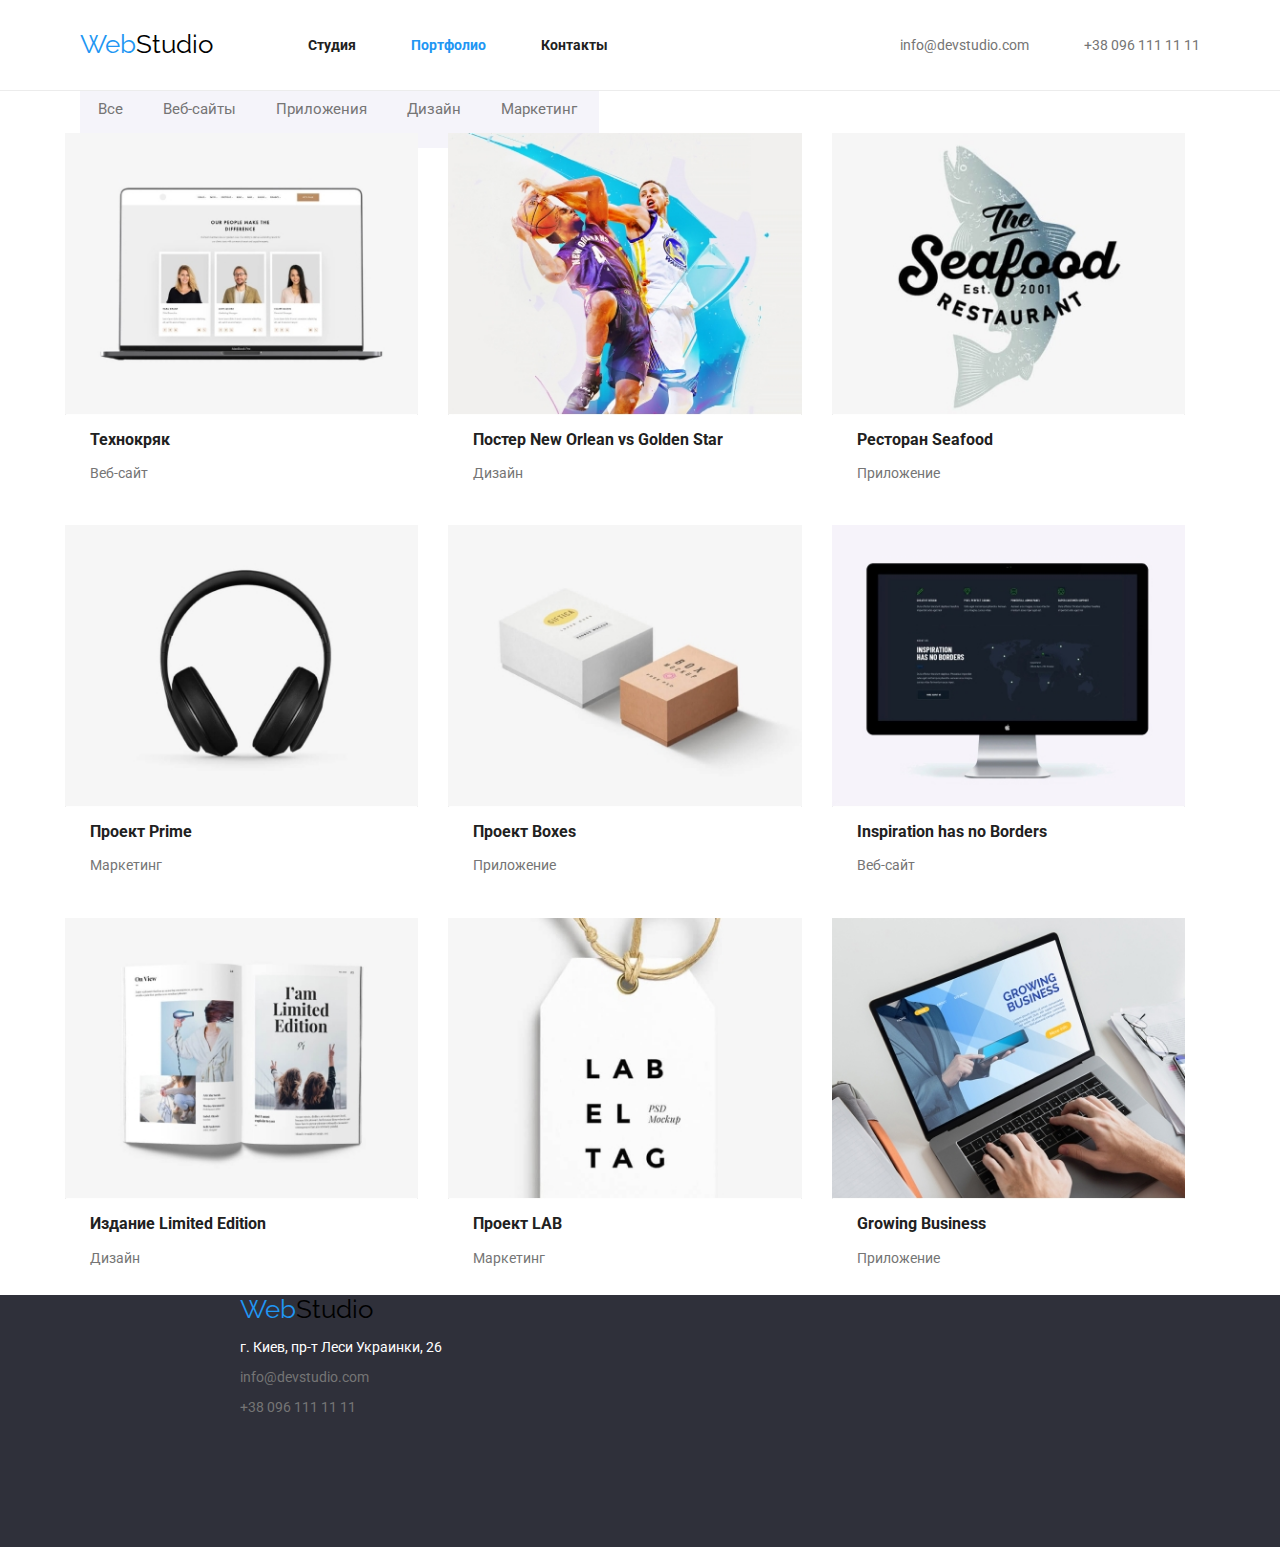
==== portfolio.html @ 6a2c28c1 "The menu is positioned" ====
<!DOCTYPE html>
<html lang="en">

<head>
    <meta charset="UTF-8">
    <meta name="viewport" content="width=device-width, initial-scale=1.0">
    <title>Web Studio</title>
    <link rel="stylesheet" href="./css/styles.css" />
    <link href="https://fonts.googleapis.com/css2?family=Raleway:wght@700&family=Roboto:wght@400;700&display=swap"
        rel="stylesheet">
    <link rel="stylesheet" href="./css/normalize.css">

</head>

<body>
    <header class="page-header">
        <div class="container flexbox">
            <nav class="navigation">
                <!--site logo-->
                <a class="link" href="./index.html"><span class="logo"><span
                            class="part-logo">Web</span>Studio</span></a>
                <!--site menu-->
                <ul class="list list-tab">
                    <li class="menu-item">
                        <a class="link" href="./index.html">
                            <span class="main-menu">Студия</span>
                        </a>
                    </li>
                    <li class="active menu-item">
                        <a class="link main-menu" href="./portfolio.html">
                            <span class="active">Портфолио</span>
                        </a>
                    </li>
                    <li class="menu-item">
                        <a class="link" href="./contact">
                            <span class="main-menu">Контакты</span>
                        </a>
                    </li>
                </ul>
            </nav>
            <!--contacts-->

            <ul class="list list-tab">
                <li class="menu-item"><a class="link contacts-item"
                        href="mailto:info@devstudio.com">info@devstudio.com</a></li>
                <li class="menu-item"><a class="link contacts-item" href="tel:+380961111111">+38 096 111 11 11</a></li>
            </ul>

        </div>
    </header>
    <main>
        <div class="content">
            <!--Sorter-->
            <section>
                <div class="container">
                    <ul class="list sorter">
                        <li class="sorter-item">Все</li>
                        <li class="sorter-item">Веб-сайты</li>
                        <li class="sorter-item">Приложения</li>
                        <li class="sorter-item">Дизайн</li>
                        <li class="sorter-item">Маркетинг</li>
                    </ul>
                </div>
            </section>

            <section>
                <div class="container">
                    <ul class="list sorter-list">
                        <li class="projects-item">
                            <div>
                                <div><img src="./img/portfolio-projects-img-01.jpg" alt="Технокряк" /></div>
                                <div class="caption">
                                    <h3>Технокряк</h3>
                                    <p>Веб-сайт</p>
                                </div>
                            </div>
                        </li>
                        <li class="projects-item">
                            <div>
                                <div><img src="./img/portfolio-projects-img-02.jpg"
                                        alt="Постер New Orlean vs Golden Star" />
                                </div>
                                <div class="caption">
                                    <h3>Постер New Orlean vs Golden Star</h3>
                                    <p>Дизайн</p>
                                </div>
                            </div>
                        </li>
                        <li class="projects-item">
                            <div>
                                <div><img src="./img/portfolio-projects-img-03.jpg" alt="Ресторан Seafood" /></div>
                                <div class="caption">
                                    <h3>Ресторан Seafood</h3>
                                    <p>Приложение</p>
                                </div>
                            </div>
                        </li>
                        <li class="projects-item">
                            <div>
                                <div><img src="./img/portfolio-projects-img-04.jpg" alt="Проект Prime" /></div>
                                <div class="caption">
                                    <h3>Проект Prime</h3>
                                    <p>Маркетинг</p>
                                </div>
                            </div>
                        </li>
                        <li class="projects-item">
                            <div>
                                <div><img src="./img/portfolio-projects-img-05.jpg" alt="Проект Boxes" /></div>
                                <div class="caption">
                                    <h3>Проект Boxes</h3>
                                    <p>Приложение</p>
                                </div>
                            </div>
                        </li>
                        <li class="projects-item">
                            <div>
                                <div><img src="./img/portfolio-projects-img-06.jpg" alt="Inspiration has no Borders" />
                                </div class="caption">
                                <div class="caption">
                                    <h3>Inspiration has no Borders</h3>
                                    <p>Веб-сайт</p>
                                </div>
                            </div>
                        </li>
                        <li class="projects-item">
                            <div>
                                <div><img src="./img/portfolio-projects-img-07.jpg" alt="Издание Limited Edition" />
                                </div>
                                <div class="caption">
                                    <h3>Издание Limited Edition</h3>
                                    <p>Дизайн</p>
                                </div>
                            </div>
                        </li>
                        <li class="projects-item">
                            <div>
                                <div><img src="./img/portfolio-projects-img-08.jpg" alt="Проект LAB" /></div>
                                <div class="caption">
                                    <h3>Проект LAB</h3>
                                    <p>Маркетинг</p>
                                </div>
                            </div>
                        </li>
                        <li class="projects-item">
                            <div>
                                <div><img src="./img/portfolio-projects-img-09.jpg" alt="Growing Business" /></div>
                                <div class="caption">
                                    <h3>Growing Business</h3>
                                    <p>Приложение</p>
                                </div>
                            </div>
                        </li>
                    </ul>
                </div>
            </section>
        </div>
    </main>
    <footer>
        <div class="container flexbox">
            <address>

                <a class="link" href="./index.html">
                    <span class="logo"><span class="part-logo">Web</span>Studio</span>
                </a>
                <p>
                    <span class="address-text">г. Киев, пр-т Леси Украинки, 26</span>
                </p>
                <p>
                    <a class="link" href="mailto:info@devstudio.com">
                        <span class="address-text-link">info@devstudio.com</span>
                    </a>
                </p>
                <p>
                    <a class="link" href="tel:+380961111111">
                        <span class="address-text-link">+38 096 111 11 11</span>
                    </a>
                </p>

            </address>
        </div>
    </footer>
</body>

</html>
---- css/styles.css ----
:root {
  --title-text-color: #212121;
  --main-text-color: #757575;
  --white-color: #fff;
  --assent-color: #2196f3;
  --logo-color: #000;
  --bg-color: #f5f4fa;
  --secondr-bg-color: #2f303a;
}

html {
  box-sizing: border-box;
}

*,
*::before,
*::after {
  box-sizing: inherit;
}

body {
  color: var(--main-text-color);
  background-color: var(--white-color);
  font-family: "Roboto", sans-serif;
  font-size: 14px;
  font-weight: 400;
}
img {
  display: block;
  max-width: 100%;
  height: auto;
}
.page-header {
  padding-top: 30px;
  padding-bottom: 30px;
  border-bottom: 1px solid #ececec;
}
.page-header .flexbox {
  justify-content: flex-end;
  align-items: center;
}
.container {
  width: 1170px;
  padding-left: 25px;
  padding-right: 25px;
  margin-right: auto;
  margin-left: auto;
}

.flexbox {
  display: flex;
}

/*footer*/
footer {
  display: block;
  text-decoration: none;
}
footer {
  width: 1600px;
  height: 252px;
  background-color: var(--secondr-bg-color);
}
.address-text {
  font-style: normal;
  color: var(--white-color);
}
.address-text-link {
  display: block;
  font-style: normal;
  color: var(--main-text-color);
}
.address-text {
  font-style: normal;
}

.list {
  list-style-type: none;
  margin: 0;
  padding: 0;
}
.list-tab {
  display: flex;
}

h1 {
  font-size: 44px;
  color: var(--white-color);
}
h2 {
  font-size: 36px;
  color: var(--title-text-color);
}
h3 {
  font-size: 16px;
  color: var(--title-text-color);
}
h4 {
  font-size: 14px;
  color: var(--title-text-color);
}

/*header*/
.logo {
  font-family: "Raleway", sans-serif;
  font-size: 26px;
  color: var(--logo-color);
  font-style: normal;
  margin-right: 95px;
}
.part-logo {
  font-family: "Raleway", sans-serif;
  font-size: 26px;
  color: var(--assent-color);
}
.main-menu:hover,
.main-menu:focus,
.contacts-item:hover,
.contacts-item:focus,
.link:hover,
.link:focus {
  color: var(--assent-color);
}
.main-menu {
  color: var(--title-text-color);
  font-weight: 700;
  font-size: 14px;
}
.menu-item:not(:last-child) {
  margin-right: 55px;
}
.link {
  display: block;
  text-decoration: none;
}

li a span {
  color: var(--title-text-color);
}
li.active a span {
  color: var(--assent-color);
}
/*.list-tab li a span {
  float: left;
  padding: 10px 18px;
  margin-right: 4px;
  word-wrap: normal;
  margin-bottom: 20px;
}*/
.contacts-item {
  color: var(--main-text-color);
  font-weight: 400;
  font-size: 14px;
}

.contacts-bloc:not(:last-child) {
  margin-left: 50px;
}
.navigation {
  display: flex;
  align-items: center;
  margin-right: auto;
}

/*main content*/

.sorter {
  display: inline-flex;
  background: var(--bg-color);
}
.sorter li {
  float: left;
  padding: 10px 18px;
  margin-right: 4px;
  word-wrap: normal;
  font-size: 15px;
  margin-bottom: 20px;
}
.sorter-item:hover {
  background: var(--assent-color);
  color: var(--white-color);
}
.sorter-list {
  display: flex;
  flex-wrap: wrap;
  margin: -15px;
}
.projects-item {
  width: calc((100% - 30px * 3) / 3);
  margin-right: 30px;
  margin-bottom: 30px;
}
.projects-item:nth-child(3n) {
  margin-right: 0;
}
.caption {
  padding-left: 25px;
}

aside {
  background: var(--secondr-bg-color);
  width: 1600px;
  height: 600px;
}
button {
  background: var(--assent-color);
  width: 200px;
  height: 50px;
  color: var(--white-color);
  font-size: 16px;
  font-family: "Roboto", sans-serif;
}
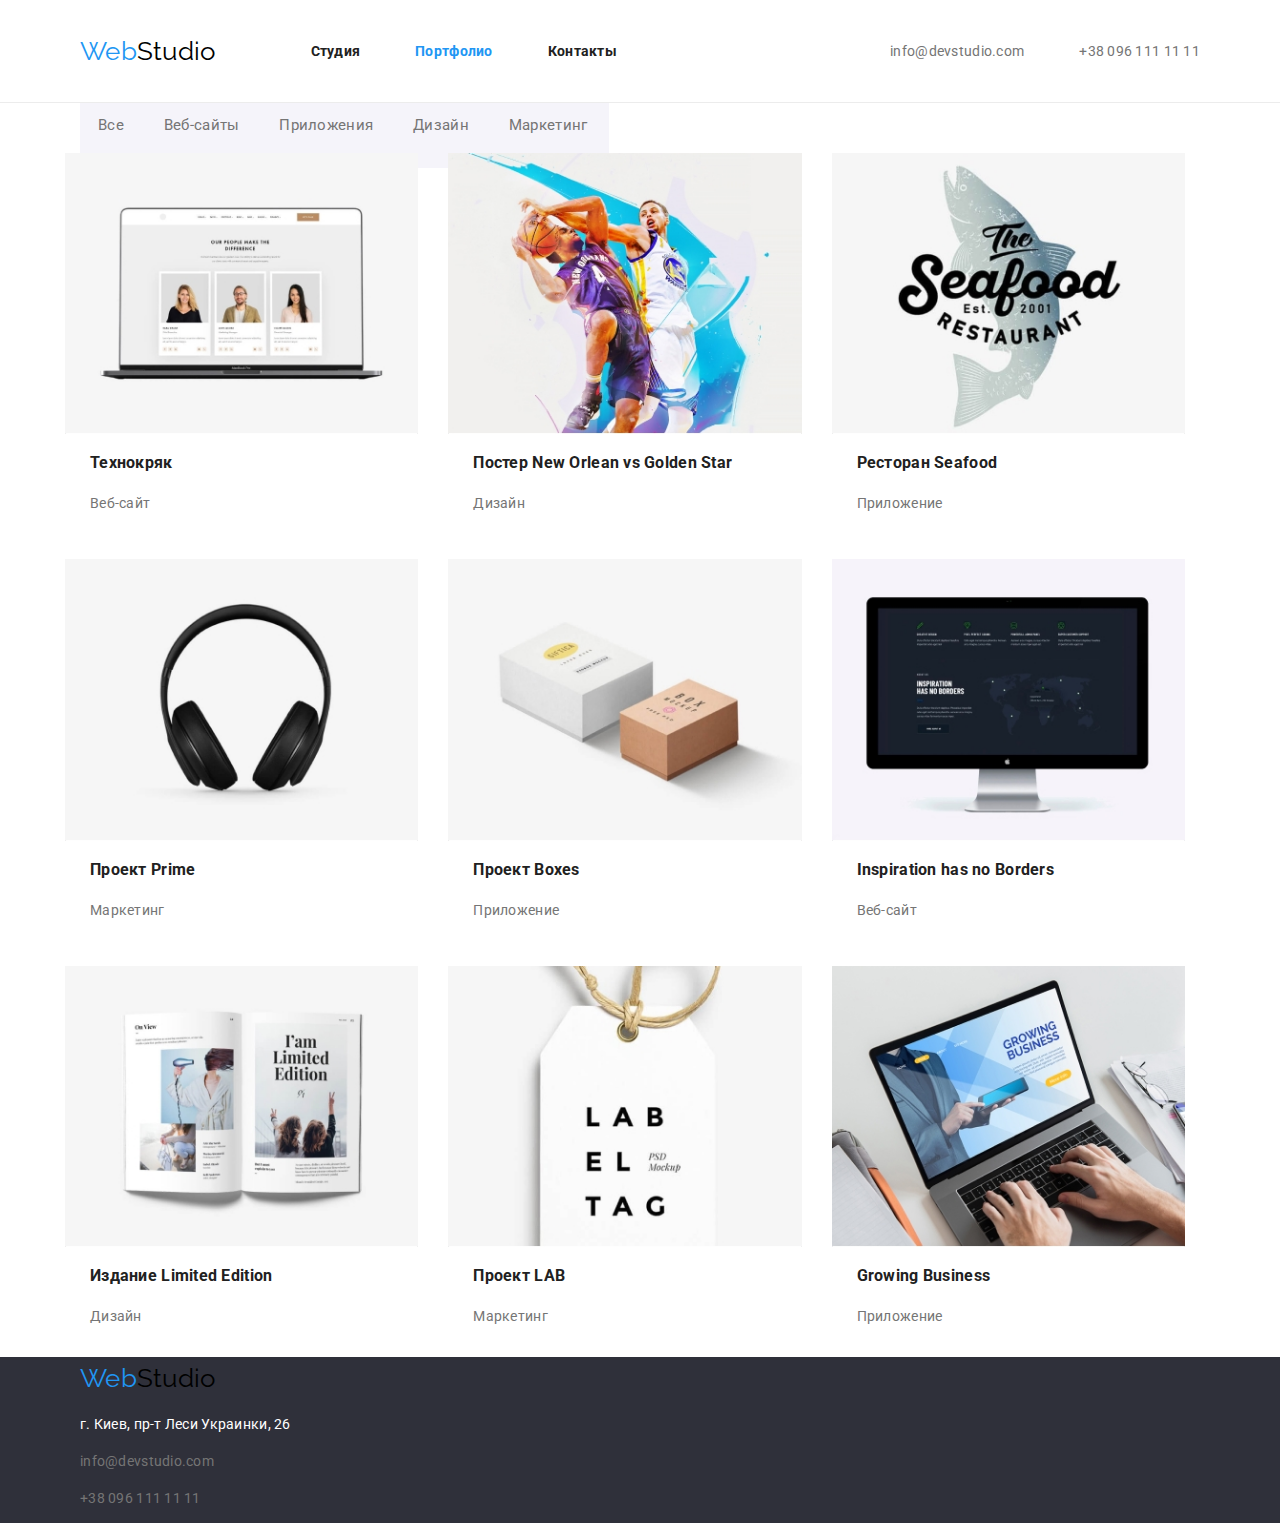
==== commit f7953397: "added block positioning on the main page" ====
--- a/portfolio.html
+++ b/portfolio.html
@@ -116,10 +116,11 @@
                         <li class="projects-item">
                             <div>
                                 <div><img src="./img/portfolio-projects-img-06.jpg" alt="Inspiration has no Borders" />
-                                </div class="caption">
-                                <div class="caption">
-                                    <h3>Inspiration has no Borders</h3>
-                                    <p>Веб-сайт</p>
+
+                                    <div class="caption">
+                                        <h3>Inspiration has no Borders</h3>
+                                        <p>Веб-сайт</p>
+                                    </div>
                                 </div>
                             </div>
                         </li>
--- a/css/styles.css
+++ b/css/styles.css
@@ -24,6 +24,8 @@
   font-family: "Roboto", sans-serif;
   font-size: 14px;
   font-weight: 400;
+  line-height: 1.625;
+  letter-spacing: 0.02em;
 }
 img {
   display: block;
@@ -55,12 +57,9 @@
 footer {
   display: block;
   text-decoration: none;
-}
-footer {
-  width: 1600px;
-  height: 252px;
   background-color: var(--secondr-bg-color);
 }
+
 .address-text {
   font-style: normal;
   color: var(--white-color);
@@ -90,6 +89,7 @@
 h2 {
   font-size: 36px;
   color: var(--title-text-color);
+  text-align-last: center;
 }
 h3 {
   font-size: 16px;
@@ -210,3 +210,49 @@
   font-size: 16px;
   font-family: "Roboto", sans-serif;
 }
+.section {
+  padding-top: 110px;
+}
+.services {
+  padding-top: 110px;
+}
+.services-list {
+  display: flex;
+}
+.services-item {
+  width: calc((100% - 60px * 3) / 4);
+  margin-right: 30px;
+  margin-bottom: 30px;
+}
+.advantages {
+  padding-top: 95px;
+}
+.advantages-list {
+  display: flex;
+}
+.advantages-item {
+  width: calc((100% - 30px * 2) / 3);
+  margin-right: 30px;
+  margin-bottom: 30px;
+}
+.team {
+  background: var(--bg-color);
+  padding-top: 95px;
+}
+
+.team-list {
+  display: flex;
+  flex-wrap: wrap;
+  /* margin: -15px; */
+}
+
+.team-item {
+  width: calc((100% - 60px * 3) / 4);
+  /* margin: 15px; */
+  margin-right: 30px;
+  margin-bottom: 30px;
+}
+
+.team-item:nth-child(3n) {
+  margin-right: 0;
+}
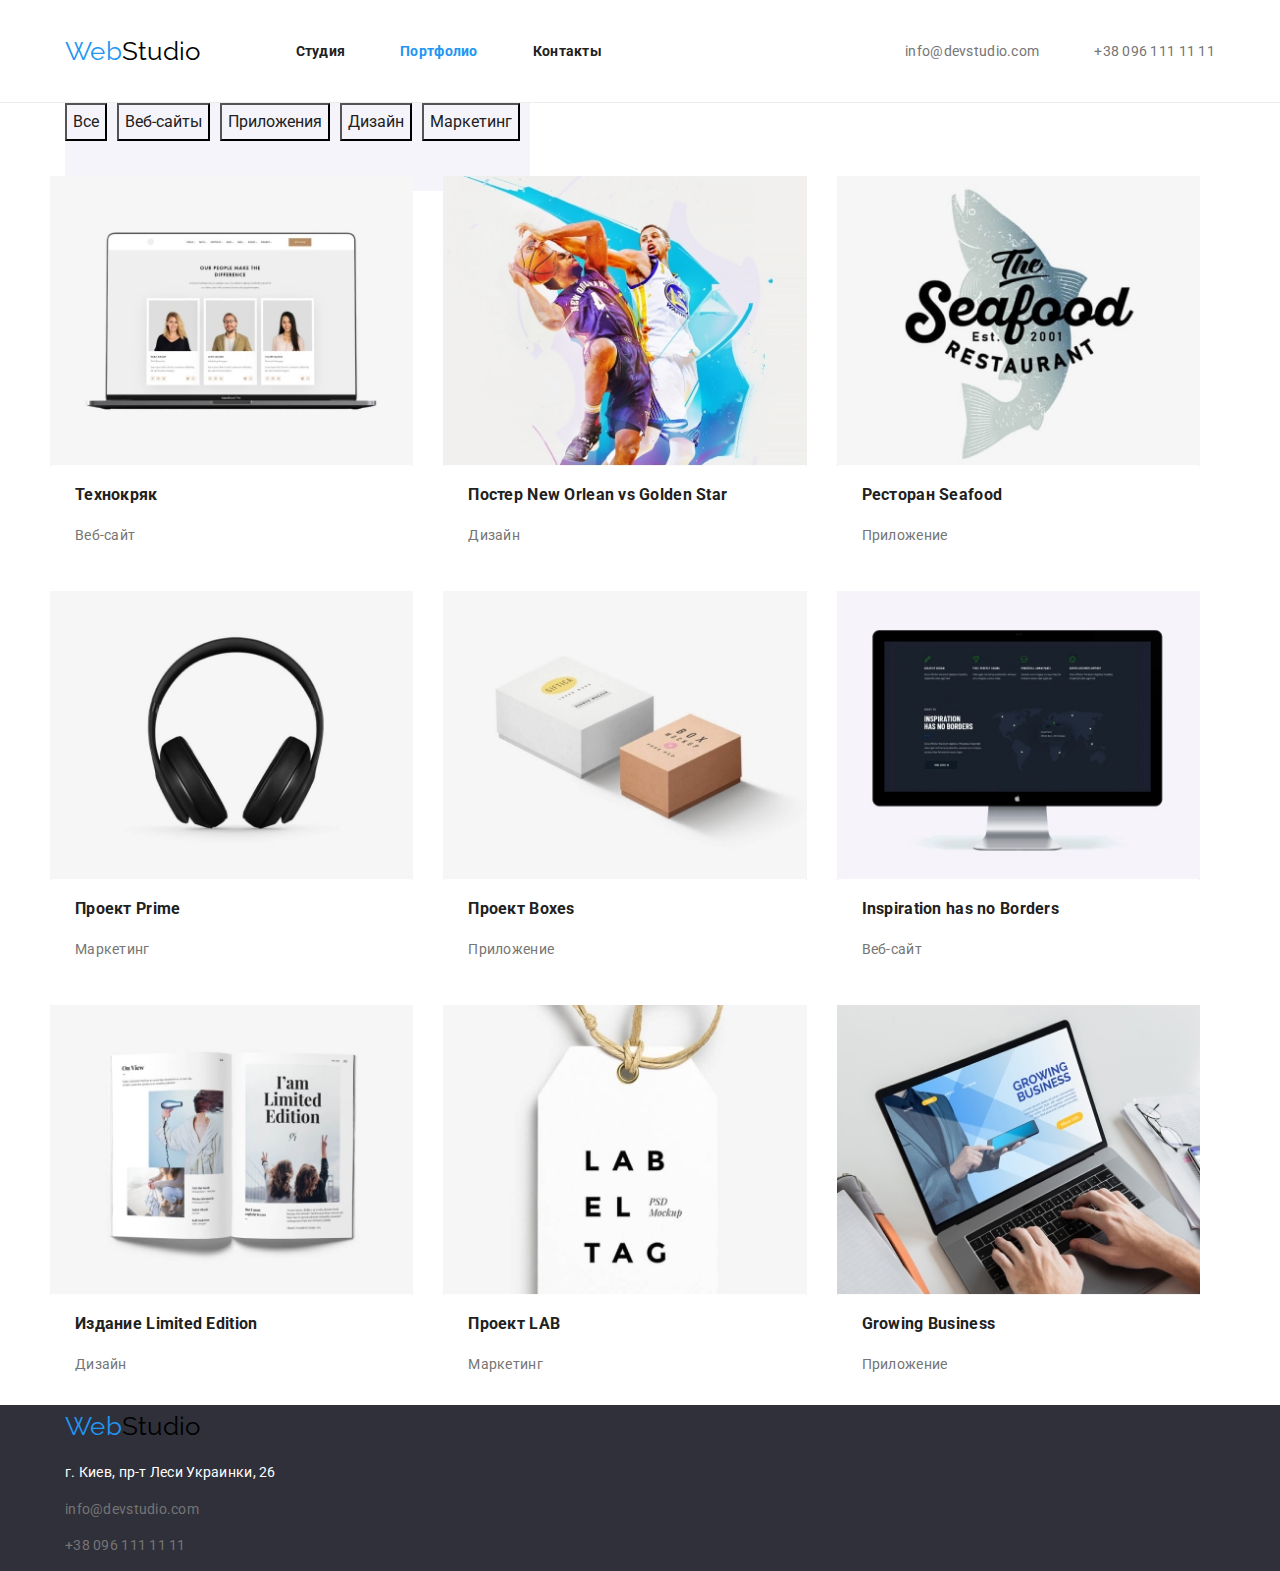
==== commit 5b3f50c2: "Added buttons in portfolio page" ====
--- a/portfolio.html
+++ b/portfolio.html
@@ -54,11 +54,11 @@
             <section>
                 <div class="container">
                     <ul class="list sorter">
-                        <li class="sorter-item">Все</li>
-                        <li class="sorter-item">Веб-сайты</li>
-                        <li class="sorter-item">Приложения</li>
-                        <li class="sorter-item">Дизайн</li>
-                        <li class="sorter-item">Маркетинг</li>
+                        <li class="sorter-item"><button type="button" class="btn">Все</button></li>
+                        <li class="sorter-item"><button type="button" class="btn">Веб-сайты</button></li>
+                        <li class="sorter-item"><button type="button" class="btn">Приложения</button></li>
+                        <li class="sorter-item"><button type="button" class="btn">Дизайн</button></li>
+                        <li class="sorter-item"><button type="button" class="btn">Маркетинг</button></li>
                     </ul>
                 </div>
             </section>
--- a/css/styles.css
+++ b/css/styles.css
@@ -42,7 +42,7 @@
   align-items: center;
 }
 .container {
-  width: 1170px;
+  width: 1200px;
   padding-left: 25px;
   padding-right: 25px;
   margin-right: auto;
@@ -168,14 +168,14 @@
   display: inline-flex;
   background: var(--bg-color);
 }
-.sorter li {
+/*.sorter li {
   float: left;
   padding: 10px 18px;
   margin-right: 4px;
   word-wrap: normal;
   font-size: 15px;
   margin-bottom: 20px;
-}
+}*/
 .sorter-item:hover {
   background: var(--assent-color);
   color: var(--white-color);
@@ -202,7 +202,7 @@
   width: 1600px;
   height: 600px;
 }
-button {
+.btn-main {
   background: var(--assent-color);
   width: 200px;
   height: 50px;
@@ -210,6 +210,15 @@
   font-size: 16px;
   font-family: "Roboto", sans-serif;
 }
+.btn {
+  background: var(--bg-color);
+  height: 38px;
+  color: var(--title-text-color);
+  font-size: 16px;
+  font-family: "Roboto", sans-serif;
+  margin-right: 10px;
+  margin-bottom: 50px;
+}
 .section {
   padding-top: 110px;
 }
@@ -221,7 +230,7 @@
 }
 .services-item {
   width: calc((100% - 60px * 3) / 4);
-  margin-right: 30px;
+  margin-right: 60px;
   margin-bottom: 30px;
 }
 .advantages {
@@ -247,12 +256,20 @@
 }
 
 .team-item {
-  width: calc((100% - 60px * 3) / 4);
-  /* margin: 15px; */
+  width: calc((100% - 30px * 3) / 4);
   margin-right: 30px;
   margin-bottom: 30px;
 }
 
-.team-item:nth-child(3n) {
+.team-item:nth-child(4n) {
   margin-right: 0;
 }
+.name {
+  text-align: center;
+}
+.card {
+  border-bottom-right-radius: 10px;
+  border-bottom-left-radius: 10px;
+  box-shadow: 0px 1px 3px rgba(0, 0, 0, 0.12), 0px 1px 1px rgba(0, 0, 0, 0.14),
+    0px 2px 1px rgba(0, 0, 0, 0.2);
+}
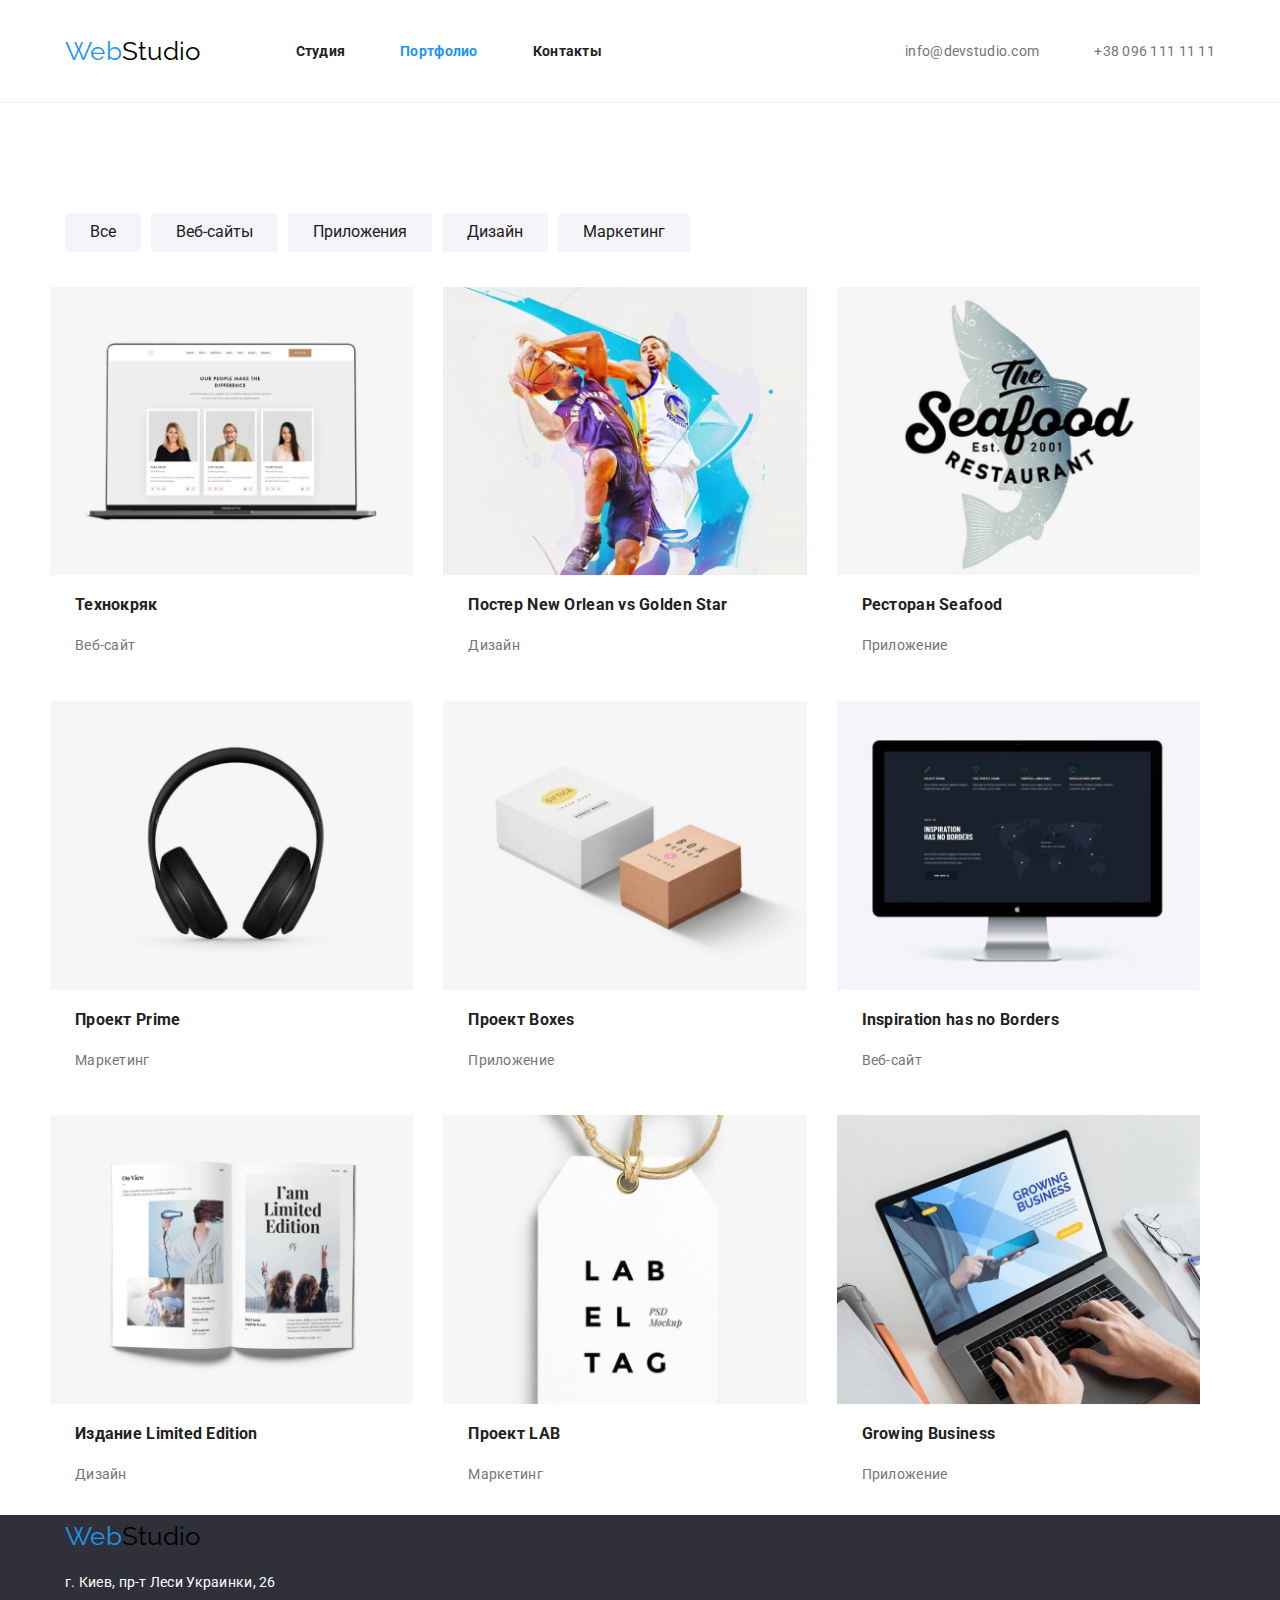
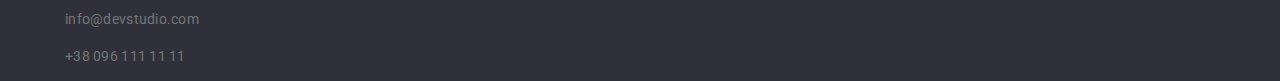
==== commit 3eab93dc: "added styles to button on portfolio page" ====
--- a/portfolio.html
+++ b/portfolio.html
@@ -53,12 +53,22 @@
             <!--Sorter-->
             <section>
                 <div class="container">
-                    <ul class="list sorter">
-                        <li class="sorter-item"><button type="button" class="btn">Все</button></li>
-                        <li class="sorter-item"><button type="button" class="btn">Веб-сайты</button></li>
-                        <li class="sorter-item"><button type="button" class="btn">Приложения</button></li>
-                        <li class="sorter-item"><button type="button" class="btn">Дизайн</button></li>
-                        <li class="sorter-item"><button type="button" class="btn">Маркетинг</button></li>
+                    <ul class="list flexbox sorter">
+                        <li class="sorter-item">
+                            <button type="button" class="btn">Все</button>
+                        </li>
+                        <li class="sorter-item">
+                            <button type="button" class="btn">Веб-сайты</button>
+                        </li>
+                        <li class="sorter-item">
+                            <button type="button" class="btn">Приложения</button>
+                        </li>
+                        <li class="sorter-item">
+                            <button type="button" class="btn">Дизайн</button>
+                        </li>
+                        <li class="sorter-item">
+                            <button type="button" class="btn">Маркетинг</button>
+                        </li>
                     </ul>
                 </div>
             </section>
--- a/css/styles.css
+++ b/css/styles.css
@@ -165,8 +165,8 @@
 /*main content*/
 
 .sorter {
-  display: inline-flex;
-  background: var(--bg-color);
+  margin-right: auto;
+  margin-left: auto;
 }
 /*.sorter li {
   float: left;
@@ -175,11 +175,11 @@
   word-wrap: normal;
   font-size: 15px;
   margin-bottom: 20px;
-}*/
+}
 .sorter-item:hover {
   background: var(--assent-color);
   color: var(--white-color);
-}
+}*/
 .sorter-list {
   display: flex;
   flex-wrap: wrap;
@@ -211,13 +211,20 @@
   font-family: "Roboto", sans-serif;
 }
 .btn {
-  background: var(--bg-color);
-  height: 38px;
+  background-color: var(--bg-color);
+  border: none;
   color: var(--title-text-color);
   font-size: 16px;
-  font-family: "Roboto", sans-serif;
+  border-radius: 4px;
   margin-right: 10px;
   margin-bottom: 50px;
+  margin-top: 110px;
+  padding: 10px 25px;
+}
+.btn:hover {
+  background-color: var(--assent-color);
+  color: var(--white-color);
+  box-shadow: drop-shadow(0px 4px 4px rgba(0, 0, 0, 0.25));
 }
 .section {
   padding-top: 110px;
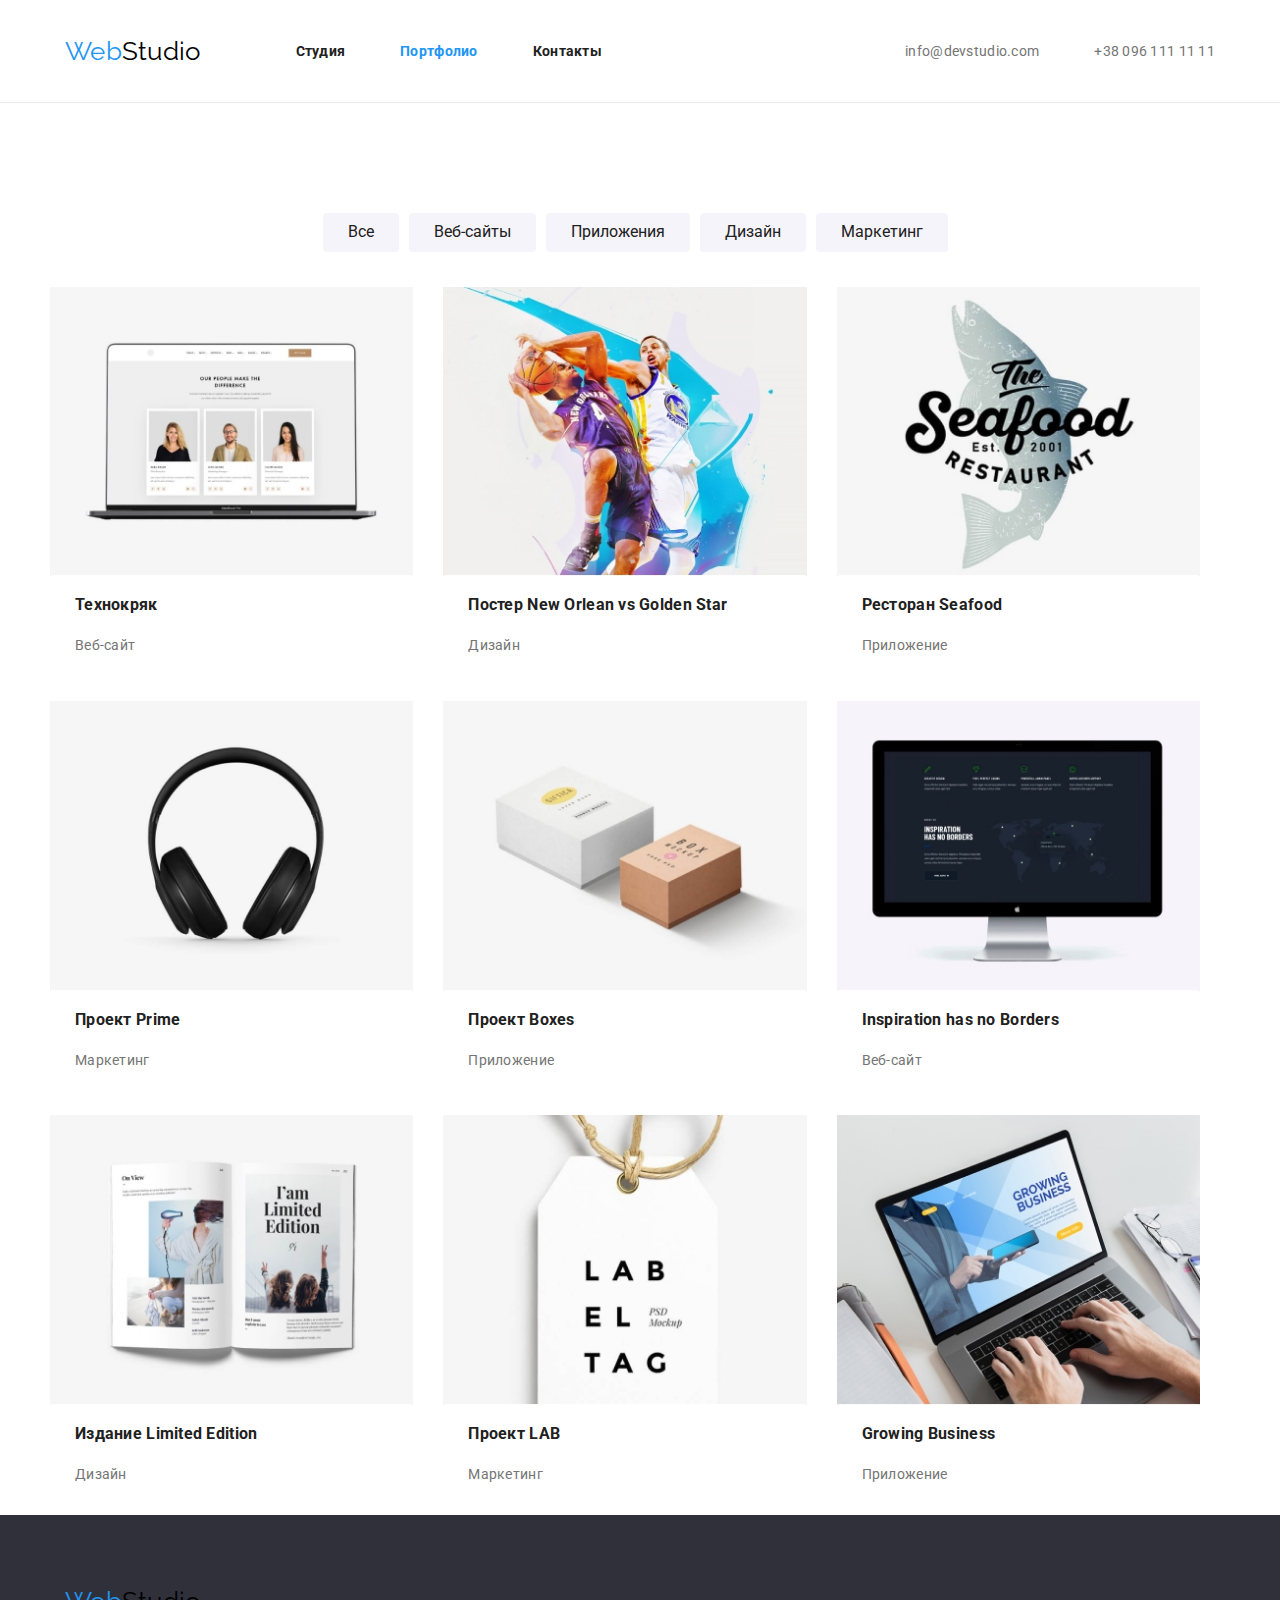
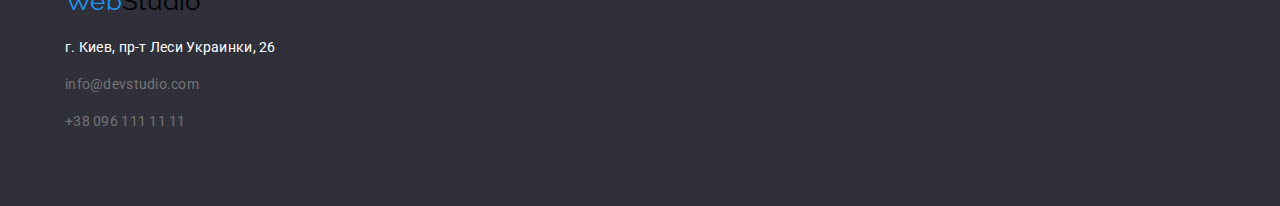
==== commit 4ae4de67: "Added styles to buttons on portfolio page" ====
--- a/portfolio.html
+++ b/portfolio.html
@@ -52,8 +52,16 @@
         <div class="content">
             <!--Sorter-->
             <section>
-                <div class="container">
-                    <ul class="list flexbox sorter">
+                <!--<div class="container">
+                    <div class="btn-group sorter">
+                        <button type="button" class="btn">Все</button>
+                        <button type="button" class="btn">Веб-сайты</button>
+                        <button type="button" class="btn">Приложения</button>
+                        <button type="button" class="btn">Дизайн</button>
+                        <button type="button" class="btn">Маркетинг</button>
+                    </div>-->
+                <div class="sorter">
+                    <ul class="list sorter">
                         <li class="sorter-item">
                             <button type="button" class="btn">Все</button>
                         </li>
@@ -71,105 +79,106 @@
                         </li>
                     </ul>
                 </div>
-            </section>
-
-            <section>
-                <div class="container">
-                    <ul class="list sorter-list">
-                        <li class="projects-item">
-                            <div>
-                                <div><img src="./img/portfolio-projects-img-01.jpg" alt="Технокряк" /></div>
+        </div>
+        </section>
+
+        <section>
+            <div class="container">
+                <ul class="list sorter-list">
+                    <li class="projects-item">
+                        <div>
+                            <div><img src="./img/portfolio-projects-img-01.jpg" alt="Технокряк" /></div>
+                            <div class="caption">
+                                <h3>Технокряк</h3>
+                                <p>Веб-сайт</p>
+                            </div>
+                        </div>
+                    </li>
+                    <li class="projects-item">
+                        <div>
+                            <div><img src="./img/portfolio-projects-img-02.jpg"
+                                    alt="Постер New Orlean vs Golden Star" />
+                            </div>
+                            <div class="caption">
+                                <h3>Постер New Orlean vs Golden Star</h3>
+                                <p>Дизайн</p>
+                            </div>
+                        </div>
+                    </li>
+                    <li class="projects-item">
+                        <div>
+                            <div><img src="./img/portfolio-projects-img-03.jpg" alt="Ресторан Seafood" /></div>
+                            <div class="caption">
+                                <h3>Ресторан Seafood</h3>
+                                <p>Приложение</p>
+                            </div>
+                        </div>
+                    </li>
+                    <li class="projects-item">
+                        <div>
+                            <div><img src="./img/portfolio-projects-img-04.jpg" alt="Проект Prime" /></div>
+                            <div class="caption">
+                                <h3>Проект Prime</h3>
+                                <p>Маркетинг</p>
+                            </div>
+                        </div>
+                    </li>
+                    <li class="projects-item">
+                        <div>
+                            <div><img src="./img/portfolio-projects-img-05.jpg" alt="Проект Boxes" /></div>
+                            <div class="caption">
+                                <h3>Проект Boxes</h3>
+                                <p>Приложение</p>
+                            </div>
+                        </div>
+                    </li>
+                    <li class="projects-item">
+                        <div>
+                            <div><img src="./img/portfolio-projects-img-06.jpg" alt="Inspiration has no Borders" />
+
                                 <div class="caption">
-                                    <h3>Технокряк</h3>
+                                    <h3>Inspiration has no Borders</h3>
                                     <p>Веб-сайт</p>
                                 </div>
                             </div>
-                        </li>
-                        <li class="projects-item">
-                            <div>
-                                <div><img src="./img/portfolio-projects-img-02.jpg"
-                                        alt="Постер New Orlean vs Golden Star" />
-                                </div>
-                                <div class="caption">
-                                    <h3>Постер New Orlean vs Golden Star</h3>
-                                    <p>Дизайн</p>
-                                </div>
-                            </div>
-                        </li>
-                        <li class="projects-item">
-                            <div>
-                                <div><img src="./img/portfolio-projects-img-03.jpg" alt="Ресторан Seafood" /></div>
-                                <div class="caption">
-                                    <h3>Ресторан Seafood</h3>
-                                    <p>Приложение</p>
-                                </div>
-                            </div>
-                        </li>
-                        <li class="projects-item">
-                            <div>
-                                <div><img src="./img/portfolio-projects-img-04.jpg" alt="Проект Prime" /></div>
-                                <div class="caption">
-                                    <h3>Проект Prime</h3>
-                                    <p>Маркетинг</p>
-                                </div>
-                            </div>
-                        </li>
-                        <li class="projects-item">
-                            <div>
-                                <div><img src="./img/portfolio-projects-img-05.jpg" alt="Проект Boxes" /></div>
-                                <div class="caption">
-                                    <h3>Проект Boxes</h3>
-                                    <p>Приложение</p>
-                                </div>
-                            </div>
-                        </li>
-                        <li class="projects-item">
-                            <div>
-                                <div><img src="./img/portfolio-projects-img-06.jpg" alt="Inspiration has no Borders" />
-
-                                    <div class="caption">
-                                        <h3>Inspiration has no Borders</h3>
-                                        <p>Веб-сайт</p>
-                                    </div>
-                                </div>
-                            </div>
-                        </li>
-                        <li class="projects-item">
-                            <div>
-                                <div><img src="./img/portfolio-projects-img-07.jpg" alt="Издание Limited Edition" />
-                                </div>
-                                <div class="caption">
-                                    <h3>Издание Limited Edition</h3>
-                                    <p>Дизайн</p>
-                                </div>
-                            </div>
-                        </li>
-                        <li class="projects-item">
-                            <div>
-                                <div><img src="./img/portfolio-projects-img-08.jpg" alt="Проект LAB" /></div>
-                                <div class="caption">
-                                    <h3>Проект LAB</h3>
-                                    <p>Маркетинг</p>
-                                </div>
-                            </div>
-                        </li>
-                        <li class="projects-item">
-                            <div>
-                                <div><img src="./img/portfolio-projects-img-09.jpg" alt="Growing Business" /></div>
-                                <div class="caption">
-                                    <h3>Growing Business</h3>
-                                    <p>Приложение</p>
-                                </div>
-                            </div>
-                        </li>
-                    </ul>
-                </div>
-            </section>
+                        </div>
+                    </li>
+                    <li class="projects-item">
+                        <div>
+                            <div><img src="./img/portfolio-projects-img-07.jpg" alt="Издание Limited Edition" />
+                            </div>
+                            <div class="caption">
+                                <h3>Издание Limited Edition</h3>
+                                <p>Дизайн</p>
+                            </div>
+                        </div>
+                    </li>
+                    <li class="projects-item">
+                        <div>
+                            <div><img src="./img/portfolio-projects-img-08.jpg" alt="Проект LAB" /></div>
+                            <div class="caption">
+                                <h3>Проект LAB</h3>
+                                <p>Маркетинг</p>
+                            </div>
+                        </div>
+                    </li>
+                    <li class="projects-item">
+                        <div>
+                            <div><img src="./img/portfolio-projects-img-09.jpg" alt="Growing Business" /></div>
+                            <div class="caption">
+                                <h3>Growing Business</h3>
+                                <p>Приложение</p>
+                            </div>
+                        </div>
+                    </li>
+                </ul>
+            </div>
+        </section>
         </div>
     </main>
     <footer>
         <div class="container flexbox">
-            <address>
+            <address class="contacts-box">
 
                 <a class="link" href="./index.html">
                     <span class="logo"><span class="part-logo">Web</span>Studio</span>
--- a/css/styles.css
+++ b/css/styles.css
@@ -85,6 +85,7 @@
 h1 {
   font-size: 44px;
   color: var(--white-color);
+  letter-spacing: 0.06em;
 }
 h2 {
   font-size: 36px;
@@ -165,21 +166,17 @@
 /*main content*/
 
 .sorter {
+  display: flex;
+  justify-content: center;
+}
+
+.slidebar {
+  text-align: center;
+  display: block;
+  margin-left: auto;
   margin-right: auto;
-  margin-left: auto;
-}
-/*.sorter li {
-  float: left;
-  padding: 10px 18px;
-  margin-right: 4px;
-  word-wrap: normal;
-  font-size: 15px;
-  margin-bottom: 20px;
-}
-.sorter-item:hover {
-  background: var(--assent-color);
-  color: var(--white-color);
-}*/
+  padding-top: 215px;
+}
 .sorter-list {
   display: flex;
   flex-wrap: wrap;
@@ -199,16 +196,18 @@
 
 aside {
   background: var(--secondr-bg-color);
-  width: 1600px;
+  width: 100%;
   height: 600px;
 }
 .btn-main {
-  background: var(--assent-color);
+  background-color: var(--assent-color);
+  border: none;
+  color: var(--bg-color);
+  font-size: 16px;
+  border-radius: 4px;
+  margin-top: 45px;
   width: 200px;
   height: 50px;
-  color: var(--white-color);
-  font-size: 16px;
-  font-family: "Roboto", sans-serif;
 }
 .btn {
   background-color: var(--bg-color);
@@ -226,6 +225,13 @@
   color: var(--white-color);
   box-shadow: drop-shadow(0px 4px 4px rgba(0, 0, 0, 0.25));
 }
+.btn-group {
+  display: inline-block;
+}
+.btn-group:hover {
+  color: var(--white-color);
+  box-shadow: drop-shadow(0px 4px 4px rgba(0, 0, 0, 0.25));
+}
 .section {
   padding-top: 110px;
 }
@@ -242,6 +248,12 @@
 }
 .advantages {
   padding-top: 95px;
+}
+.advantages-title {
+  text-transform: uppercase;
+}
+.advantages-content {
+  letter-spacing: 0.03em;
 }
 .advantages-list {
   display: flex;
@@ -280,3 +292,7 @@
   box-shadow: 0px 1px 3px rgba(0, 0, 0, 0.12), 0px 1px 1px rgba(0, 0, 0, 0.14),
     0px 2px 1px rgba(0, 0, 0, 0.2);
 }
+.contacts-box {
+  margin-top: 65px;
+  margin-bottom: 60px;
+}
